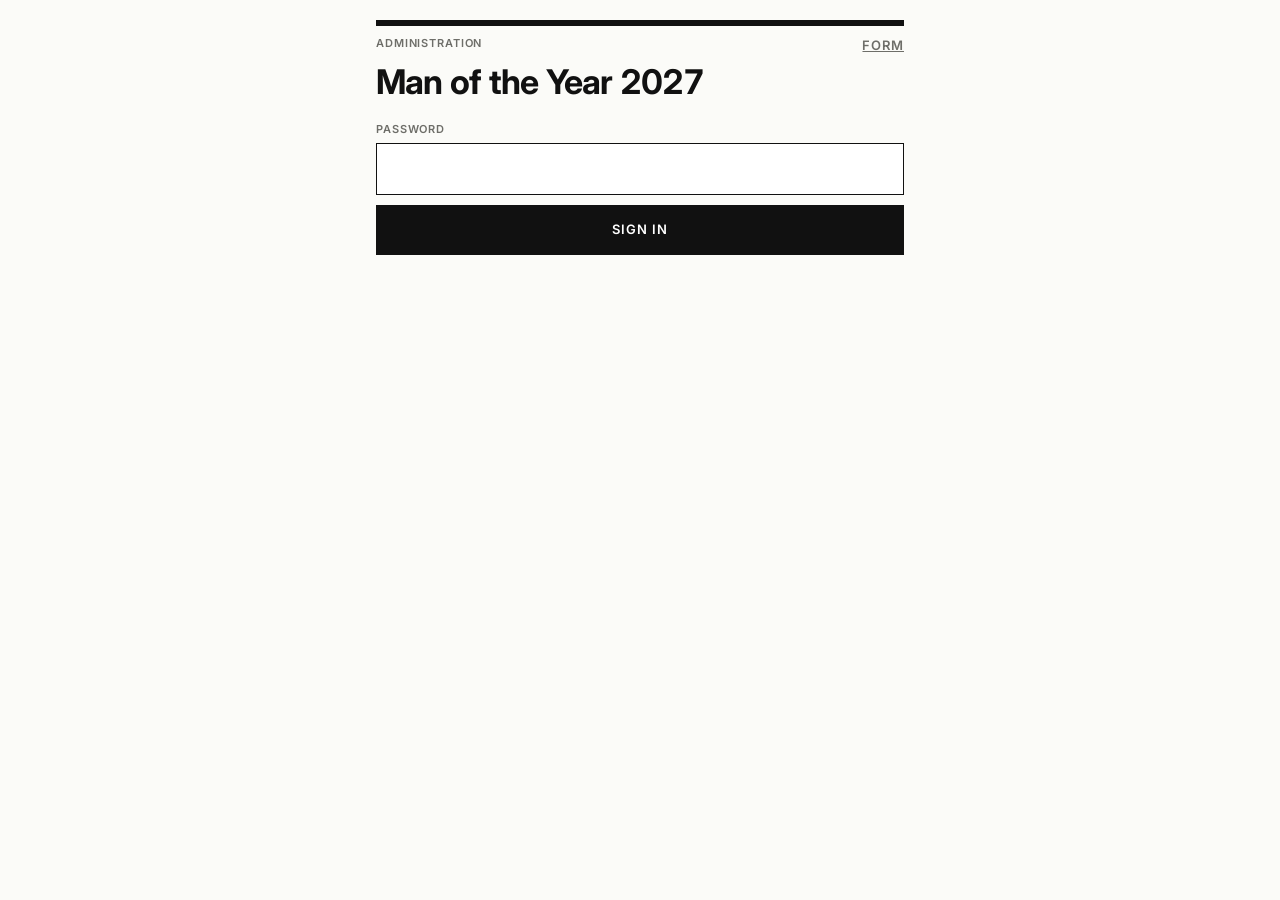
==== admin.html @ 97d6e9f5 "Replace SentryC2 site with MOTY 2027 scheduling form The SentryC2 page is archived at the tag sentry" ====
<!doctype html>
<html lang="en">
<head>
  <meta charset="utf-8">
  <meta name="viewport" content="width=device-width, initial-scale=1, viewport-fit=cover">
  <meta name="robots" content="noindex">
  <title>MOTY Admin</title>
  <link rel="stylesheet" href="https://fonts.googleapis.com/css2?family=Inter:wght@400;500;600;700&display=swap">
  <link rel="stylesheet" href="assets/moty.css">
  <style>
    .wrap { padding-bottom: 40px; }
    .stat { display: grid; grid-template-columns: 1fr 1fr; gap: 1px; background: var(--rule); border: 1px solid var(--rule); margin-bottom: 10px; }
    .stat div { background: var(--cell); padding: 12px; }
    .stat b { display: block; font-size: 28px; font-weight: 700; letter-spacing: -0.02em; }
    .heat .day { font-size: 14px; }
    .heat .day.h { color: var(--free-ink); border-color: transparent; }
    .heat .day.edit:not(.blocked) { border-style: dashed; border-color: var(--ink); }
    .detail h4 { margin: 14px 0 4px; font-size: 11px; font-weight: 600; letter-spacing: .08em; text-transform: uppercase; color: var(--muted); }
    .detail p { margin: 0; }
    .rank { padding-left: 0; list-style: none; margin: 0; }
    .rank li { padding: 9px 0; border-top: 1px solid var(--hair); }
    .rank li:first-child { border-top: 0; }
    .barrow { display: grid; grid-template-columns: 1fr 30px; gap: 8px; align-items: center; margin: 4px 0; font-size: 14px; }
    .barrow .t { position: relative; padding: 6px 8px; background: var(--cell); border: 1px solid var(--hair); overflow: hidden; }
    .barrow .t i { position: absolute; inset: 0 auto 0 0; background: var(--hair); }
    .barrow .t span { position: relative; }
    .barrow b { text-align: right; }
    table { width: 100%; border-collapse: collapse; font-size: 14px; }
    td { padding: 9px 4px; border-top: 1px solid var(--hair); vertical-align: top; }
    .row-btns { display: flex; gap: 6px; flex-wrap: wrap; margin: 10px 0; }
    .txt { padding: 6px 0; border-top: 1px solid var(--hair); font-size: 14px; }
    .txt b { color: var(--muted); font-weight: 600; }
  </style>
</head>
<body>
  <div class="wrap">
    <header class="masthead">
      <div class="meta"><span>Administration</span><a class="small" href="./">Form</a></div>
      <h1>Man of the Year 2027</h1>
    </header>

    <section id="login">
      <label class="field label" for="apw">Password</label>
      <input id="apw" type="password" autocomplete="current-password">
      <div class="row-btns"><button class="btn primary" id="enter">Sign in</button></div>
      <div class="msg" id="lmsg"></div>
    </section>

    <section id="main" hidden>
      <div class="stat">
        <div><b id="nResp">0</b><span class="label">Responses</span></div>
        <div><b id="nMissing">0</b><span class="label">Outstanding</span></div>
      </div>
      <p class="small" id="missing"></p>

      <div class="card">
        <span class="sec">01</span><h2>Best dates</h2>
        <p class="small">Ranked by number free, then by number available if needed.</p>
        <ol class="rank" id="rank"></ol>
      </div>

      <div class="card heat">
        <span class="sec">02</span><h2>Availability</h2>
        <div class="row-btns">
          <button class="chip" id="editBlocked">Edit unavailable dates</button>
          <button class="chip" id="saveBlocked" hidden>Save</button>
          <button class="chip" id="refresh">Refresh</button>
        </div>
        <p class="small" id="editHint" hidden>Select dates to mark or clear them as unavailable, then save.</p>
        <div id="cal"></div>
        <div class="detail" id="detail"><p class="small" style="margin-top:12px">Select a date for details.</p></div>
      </div>

      <div class="card"><span class="sec">03</span><h2>Questionnaire</h2><div id="answers"></div></div>

      <div class="card">
        <span class="sec">04</span><h2>Respondents</h2>
        <table id="people"></table>
        <div class="row-btns"><button class="chip" id="csv">Download CSV</button></div>
      </div>
      <div class="msg" id="amsg"></div>
    </section>
  </div>
  <script src="assets/api.js"></script>
  <script src="assets/admin.js"></script>
</body>
</html>
---- assets/moty.css ----
:root {
  --paper: #fbfbf8;
  --ink: #111111;
  --muted: #6e6e69;
  --rule: #111111;
  --hair: #d9d9d3;
  --cell: #ffffff;
  --free: #1f7a3c;
  --free-ink: #ffffff;
  --maybe: #c3d82c;
  --maybe-ink: #111111;
  --blocked: #e3e3de;
  --blocked-ink: #a9a9a3;
  --danger: #b3261e;
  --sel-ink: #ffffff;
}
@media (prefers-color-scheme: dark) {
  :root:not([data-theme="light"]) {
    --paper: #121211; --ink: #f2f2ee; --muted: #9a9a93; --rule: #f2f2ee; --hair: #34342f;
    --cell: #1a1a18; --free: #3fa865; --free-ink: #0d1a11; --maybe: #b9cf2a; --maybe-ink: #111111;
    --blocked: #262623; --blocked-ink: #55554f; --danger: #f2766d; --sel-ink: #121211;
  }
}
:root[data-theme="dark"] {
  --paper: #121211; --ink: #f2f2ee; --muted: #9a9a93; --rule: #f2f2ee; --hair: #34342f;
  --cell: #1a1a18; --free: #3fa865; --free-ink: #0d1a11; --maybe: #b9cf2a; --maybe-ink: #111111;
  --blocked: #262623; --blocked-ink: #55554f; --danger: #f2766d; --sel-ink: #121211;
}

* { box-sizing: border-box; border-radius: 0; }
html { -webkit-text-size-adjust: 100%; }
body {
  margin: 0;
  background: var(--paper);
  color: var(--ink);
  font: 16px/1.45 "Inter", "Helvetica Neue", Helvetica, Arial, sans-serif;
  font-feature-settings: "tnum" 1;
  -webkit-tap-highlight-color: transparent;
}
button, input, textarea { font: inherit; color: inherit; }
button { cursor: pointer; touch-action: manipulation; }

.wrap { max-width: 560px; margin: 0 auto; padding: 20px 16px 120px; }

.masthead { border-top: 6px solid var(--rule); padding-top: 10px; margin-bottom: 22px; }
.masthead .meta { display: flex; justify-content: space-between; gap: 8px; }
.label, .masthead .meta, .q .qn, dl.rev dt, .month h3, .legend {
  font-size: 11px; font-weight: 600; letter-spacing: .08em; text-transform: uppercase; color: var(--muted);
}
h1 { font-size: 34px; line-height: 1.02; font-weight: 700; letter-spacing: -0.03em; margin: 10px 0 0; }
h2 { font-size: 22px; line-height: 1.15; font-weight: 700; letter-spacing: -0.015em; margin: 0 0 6px; }
.sec { display: block; font-size: 11px; font-weight: 600; letter-spacing: .08em; text-transform: uppercase; color: var(--muted); margin-bottom: 6px; }
p.lead { color: var(--muted); margin: 0 0 18px; font-size: 15px; max-width: 34em; }
.small { font-size: 13px; color: var(--muted); }

.steps { display: grid; grid-template-columns: repeat(5, 1fr); gap: 4px; margin-bottom: 22px; }
.steps span { height: 3px; background: var(--hair); }
.steps span.on { background: var(--ink); }

.card { border-top: 1px solid var(--rule); padding: 14px 0 6px; margin-bottom: 18px; }

.names { display: grid; grid-template-columns: repeat(3, 1fr); gap: 1px; background: var(--rule); border: 1px solid var(--rule); }
.pill { min-height: 52px; padding: 8px 6px; border: 0; background: var(--cell); font-weight: 500; text-align: left; padding-left: 12px; }
.pill.on { background: var(--ink); color: var(--sel-ink); }

label.field { display: block; margin: 22px 0 6px; }
input[type=password], input[type=text], textarea {
  width: 100%; padding: 13px 12px; font-size: 16px;
  border: 1px solid var(--rule); background: var(--cell); -webkit-appearance: none;
}
input:focus, textarea:focus { outline: 2px solid var(--ink); outline-offset: -2px; }
textarea { min-height: 96px; resize: vertical; }

.bar {
  position: fixed; left: 0; right: 0; bottom: 0; z-index: 5;
  background: var(--paper); border-top: 1px solid var(--rule);
  padding: 12px 16px calc(12px + env(safe-area-inset-bottom));
}
.bar .in { max-width: 560px; margin: 0 auto; display: flex; gap: 8px; }
.btn {
  min-height: 50px; padding: 0 18px; border: 1px solid var(--rule); background: var(--cell);
  font-size: 13px; font-weight: 600; letter-spacing: .08em; text-transform: uppercase;
}
.btn.primary { flex: 1; background: var(--ink); color: var(--sel-ink); }
.btn.primary:disabled { opacity: .4; }

.msg { min-height: 20px; margin-top: 10px; font-size: 14px; color: var(--danger); }
.msg.ok { color: var(--free); }

.seg { display: grid; grid-template-columns: repeat(3, 1fr); gap: 1px; background: var(--rule); border: 1px solid var(--rule); }
.seg button { min-height: 46px; border: 0; background: var(--cell); font-weight: 500; font-size: 15px; display: flex; align-items: center; justify-content: center; gap: 8px; }
.seg button i { width: 12px; height: 12px; display: inline-block; border: 1px solid var(--rule); }
.seg button[data-v=free] i { background: var(--free); border-color: var(--free); }
.seg button[data-v=maybe] i { background: var(--maybe); border-color: var(--maybe); }
.seg button[data-v=busy] i { background: var(--cell); }
.seg button.on { background: var(--ink); color: var(--sel-ink); }
.seg button.on[data-v=busy] i { border-color: var(--sel-ink); background: var(--ink); }

.quick { display: grid; grid-template-columns: repeat(4, 1fr); gap: 6px; margin: 12px 0 4px; }
.chip { min-height: 38px; padding: 0 8px; border: 1px solid var(--hair); background: transparent; font-size: 13px; font-weight: 500; }
.chip:active, .chip.on { border-color: var(--ink); background: var(--ink); color: var(--sel-ink); }

.month { margin-top: 22px; }
.month h3 { margin: 0 0 8px; }
.grid { display: grid; grid-template-columns: repeat(7, minmax(0, 1fr)); gap: 3px; }
.dow { min-height: 32px; border: 0; background: none; font-size: 11px; font-weight: 600; color: var(--muted); padding: 0; letter-spacing: .04em; }
button.dow:active { background: var(--hair); }
.day {
  aspect-ratio: 1 / 1; border: 1px solid var(--hair); background: var(--cell); padding: 0;
  display: flex; flex-direction: column; align-items: flex-start; justify-content: flex-start;
  padding: 5px 6px; font-weight: 500; font-size: 15px; position: relative;
}
.day small { font-size: 10px; font-weight: 600; line-height: 1; margin-top: auto; opacity: .85; }
.day.free { background: var(--free); border-color: var(--free); color: var(--free-ink); }
.day.maybe { background: var(--maybe); border-color: var(--maybe); color: var(--maybe-ink); }
.day.blocked { background: var(--blocked); border-color: var(--blocked); color: var(--blocked-ink); cursor: not-allowed; }
.day.pad { visibility: hidden; }
.day.sel { outline: 2px solid var(--ink); outline-offset: 1px; }
.legend { display: flex; gap: 16px; flex-wrap: wrap; margin-top: 16px; }
.legend i { display: inline-block; width: 11px; height: 11px; vertical-align: -1px; margin-right: 6px; border: 1px solid var(--hair); }

.tblocks { display: grid; grid-template-columns: repeat(3, 1fr); gap: 1px; background: var(--rule); border: 1px solid var(--rule); }
.tb { min-height: 62px; border: 0; background: var(--cell); font-weight: 600; padding: 8px 10px; text-align: left; }
.tb small { display: block; font-weight: 400; font-size: 12px; color: var(--muted); }
.tb.on { background: var(--ink); color: var(--sel-ink); }
.tb.on small { color: inherit; opacity: .7; }
.dayrow { display: flex; align-items: center; justify-content: space-between; gap: 8px; padding: 10px 0; border-top: 1px solid var(--hair); }
.dayrow:first-child { border-top: 0; }
.dayrow .d { font-weight: 600; font-size: 14px; min-width: 92px; display: flex; align-items: center; gap: 8px; }
.dayrow .d i { width: 10px; height: 10px; flex: none; }
.dayrow .d i.free { background: var(--free); }
.dayrow .d i.maybe { background: var(--maybe); }
.mini { display: flex; gap: 1px; background: var(--rule); border: 1px solid var(--rule); }
.mini button { min-height: 36px; padding: 0 9px; border: 0; background: var(--cell); font-size: 12.5px; font-weight: 500; }
.mini button.on { background: var(--ink); color: var(--sel-ink); }
.mini.bad { border-color: var(--danger); background: var(--danger); }
@media (max-width: 370px) {
  .dayrow { flex-wrap: wrap; }
  .mini { width: 100%; }
  .mini button { flex: 1; }
}

.q { margin-bottom: 26px; padding-top: 12px; border-top: 1px solid var(--rule); }
.q .ql { font-weight: 600; margin-bottom: 4px; }
.q .qn { margin-bottom: 10px; }
.q .req { color: var(--muted); }
.opts { display: grid; gap: 1px; background: var(--rule); border: 1px solid var(--rule); }
.opts.row { grid-template-columns: repeat(auto-fit, minmax(58px, 1fr)); }
.opt { min-height: 48px; padding: 10px 12px; border: 0; background: var(--cell); text-align: left; font-weight: 500; }
.opts.row .opt { text-align: center; padding: 10px 2px; white-space: nowrap; font-size: 14.5px; }
.opt.on { background: var(--ink); color: var(--sel-ink); }

dl.rev { margin: 0; }
dl.rev dt { margin-top: 14px; }
dl.rev dt:first-child { margin-top: 0; }
dl.rev dd { margin: 3px 0 0; }
.done { padding: 30px 0; border-top: 1px solid var(--rule); }

.offline { border: 1px solid var(--danger); color: var(--danger); padding: 12px 14px; font-size: 14px; margin-bottom: 18px; }
[hidden] { display: none !important; }
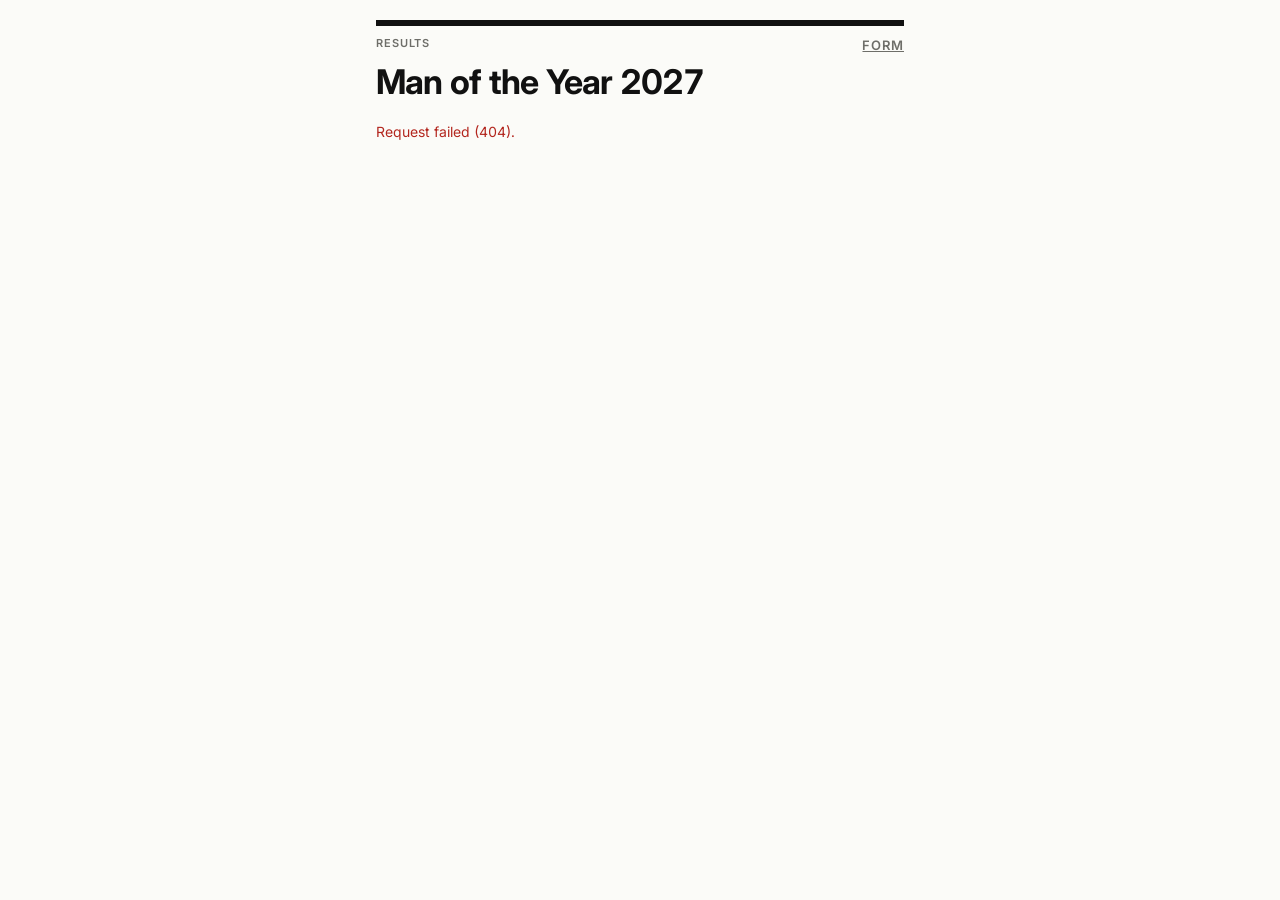
==== commit 050d645e: "Replace the admin page with a public read-only results page Co-Authored-By: Claude Opus 5.5 <noreply" ====
--- a/admin.html
+++ b/admin.html
@@ -2,86 +2,9 @@
 <html lang="en">
 <head>
   <meta charset="utf-8">
-  <meta name="viewport" content="width=device-width, initial-scale=1, viewport-fit=cover">
   <meta name="robots" content="noindex">
-  <title>MOTY Admin</title>
-  <link rel="stylesheet" href="https://fonts.googleapis.com/css2?family=Inter:wght@400;500;600;700&display=swap">
-  <link rel="stylesheet" href="assets/moty.css">
-  <style>
-    .wrap { padding-bottom: 40px; }
-    .stat { display: grid; grid-template-columns: 1fr 1fr; gap: 1px; background: var(--rule); border: 1px solid var(--rule); margin-bottom: 10px; }
-    .stat div { background: var(--cell); padding: 12px; }
-    .stat b { display: block; font-size: 28px; font-weight: 700; letter-spacing: -0.02em; }
-    .heat .day { font-size: 14px; }
-    .heat .day.h { color: var(--free-ink); border-color: transparent; }
-    .heat .day.edit:not(.blocked) { border-style: dashed; border-color: var(--ink); }
-    .detail h4 { margin: 14px 0 4px; font-size: 11px; font-weight: 600; letter-spacing: .08em; text-transform: uppercase; color: var(--muted); }
-    .detail p { margin: 0; }
-    .rank { padding-left: 0; list-style: none; margin: 0; }
-    .rank li { padding: 9px 0; border-top: 1px solid var(--hair); }
-    .rank li:first-child { border-top: 0; }
-    .barrow { display: grid; grid-template-columns: 1fr 30px; gap: 8px; align-items: center; margin: 4px 0; font-size: 14px; }
-    .barrow .t { position: relative; padding: 6px 8px; background: var(--cell); border: 1px solid var(--hair); overflow: hidden; }
-    .barrow .t i { position: absolute; inset: 0 auto 0 0; background: var(--hair); }
-    .barrow .t span { position: relative; }
-    .barrow b { text-align: right; }
-    table { width: 100%; border-collapse: collapse; font-size: 14px; }
-    td { padding: 9px 4px; border-top: 1px solid var(--hair); vertical-align: top; }
-    .row-btns { display: flex; gap: 6px; flex-wrap: wrap; margin: 10px 0; }
-    .txt { padding: 6px 0; border-top: 1px solid var(--hair); font-size: 14px; }
-    .txt b { color: var(--muted); font-weight: 600; }
-  </style>
+  <meta http-equiv="refresh" content="0; url=results.html">
+  <title>MOTY 2027 Results</title>
 </head>
-<body>
-  <div class="wrap">
-    <header class="masthead">
-      <div class="meta"><span>Administration</span><a class="small" href="./">Form</a></div>
-      <h1>Man of the Year 2027</h1>
-    </header>
-
-    <section id="login">
-      <label class="field label" for="apw">Password</label>
-      <input id="apw" type="password" autocomplete="current-password">
-      <div class="row-btns"><button class="btn primary" id="enter">Sign in</button></div>
-      <div class="msg" id="lmsg"></div>
-    </section>
-
-    <section id="main" hidden>
-      <div class="stat">
-        <div><b id="nResp">0</b><span class="label">Responses</span></div>
-        <div><b id="nMissing">0</b><span class="label">Outstanding</span></div>
-      </div>
-      <p class="small" id="missing"></p>
-
-      <div class="card">
-        <span class="sec">01</span><h2>Best dates</h2>
-        <p class="small">Ranked by number free, then by number available if needed.</p>
-        <ol class="rank" id="rank"></ol>
-      </div>
-
-      <div class="card heat">
-        <span class="sec">02</span><h2>Availability</h2>
-        <div class="row-btns">
-          <button class="chip" id="editBlocked">Edit unavailable dates</button>
-          <button class="chip" id="saveBlocked" hidden>Save</button>
-          <button class="chip" id="refresh">Refresh</button>
-        </div>
-        <p class="small" id="editHint" hidden>Select dates to mark or clear them as unavailable, then save.</p>
-        <div id="cal"></div>
-        <div class="detail" id="detail"><p class="small" style="margin-top:12px">Select a date for details.</p></div>
-      </div>
-
-      <div class="card"><span class="sec">03</span><h2>Questionnaire</h2><div id="answers"></div></div>
-
-      <div class="card">
-        <span class="sec">04</span><h2>Respondents</h2>
-        <table id="people"></table>
-        <div class="row-btns"><button class="chip" id="csv">Download CSV</button></div>
-      </div>
-      <div class="msg" id="amsg"></div>
-    </section>
-  </div>
-  <script src="assets/api.js"></script>
-  <script src="assets/admin.js"></script>
-</body>
+<body><a href="results.html">Results</a></body>
 </html>
